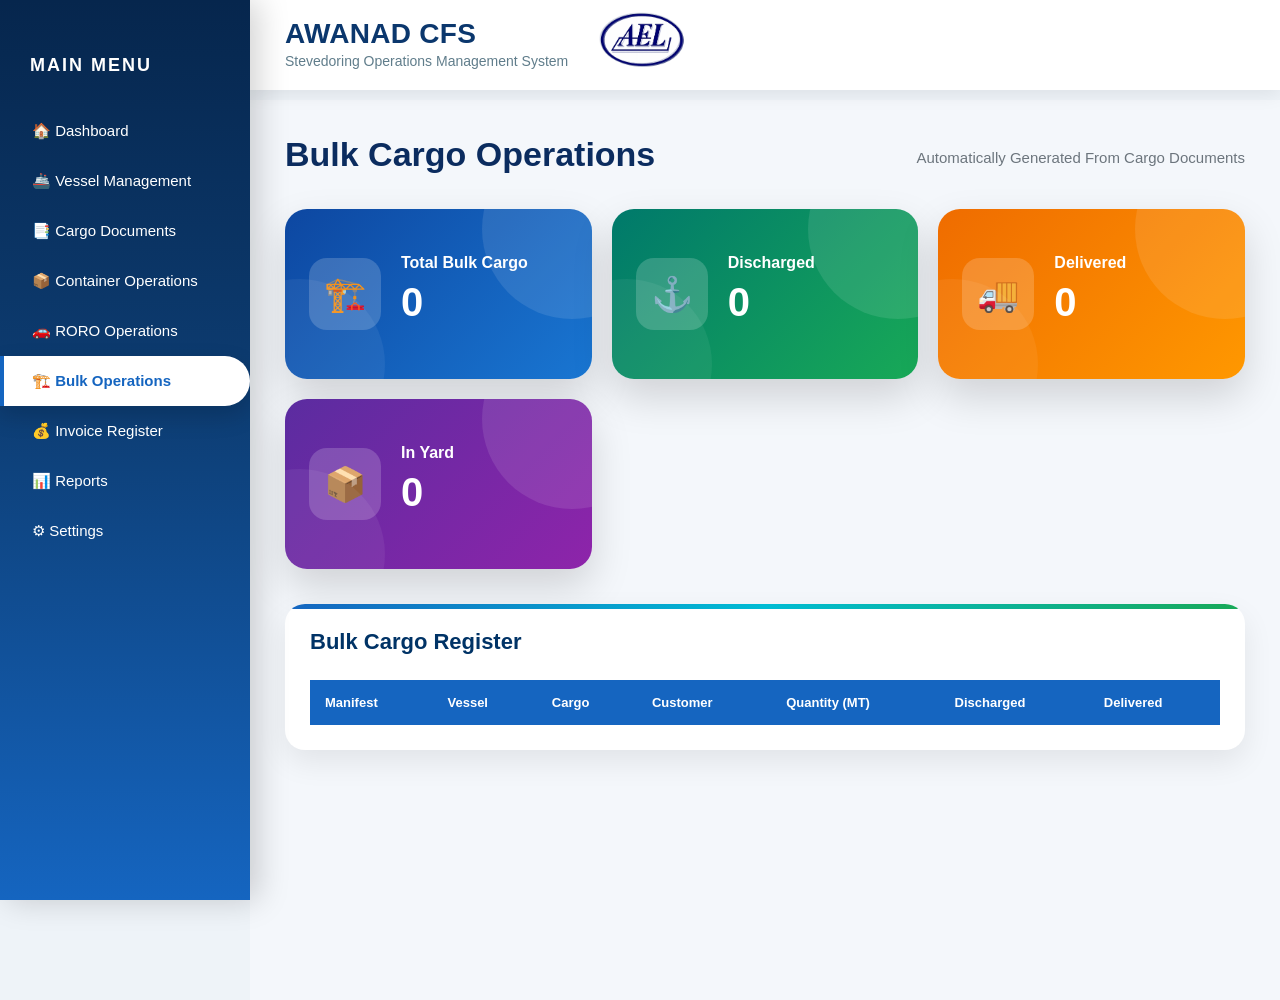
==== bulk.html @ f02cdd86 "Add bulk.html for bulk operations management" ====
<!DOCTYPE html>
<html lang="en">

<head>

<meta charset="UTF-8">
<meta name="viewport" content="width=device-width, initial-scale=1.0">

<title>AWANAD SOMS | Bulk Operations</title>

<link rel="stylesheet" href="css/style.css">

</head>

<body>

<header class="top-header">

<div class="branding">

<div class="company-info">

<h1>AWANAD CFS</h1>

<h2>Stevedoring Operations Management System</h2>

</div>

<img src="ael-logo.png" class="company-logo">

</div>

</header>

<aside class="sidebar">

<div class="menu-title">MAIN MENU</div>

<a href="dashboard.html">🏠 Dashboard</a>

<a href="vessels.html">🚢 Vessel Management</a>

<a href="cargo-documents.html">📑 Cargo Documents</a>

<a href="containers.html">📦 Container Operations</a>

<a href="roro.html">🚗 RORO Operations</a>

<a class="active" href="bulk.html">🏗️ Bulk Operations</a>

<a href="invoices.html">💰 Invoice Register</a>

<a href="reports.html">📊 Reports</a>

<a href="settings.html">⚙ Settings</a>

</aside>

<main class="main-content">

<div class="page-header">

<h2>Bulk Cargo Operations</h2>

<p>Automatically Generated From Cargo Documents</p>

</div>

<div class="cards">

<div class="card blue">

<div class="icon">🏗️</div>

<div>

<h3>Total Bulk Cargo</h3>

<h1 id="totalBulk">0</h1>

</div>

</div>

<div class="card green">

<div class="icon">⚓</div>

<div>

<h3>Discharged</h3>

<h1 id="bulkDischarged">0</h1>

</div>

</div>

<div class="card orange">

<div class="icon">🚚</div>

<div>

<h3>Delivered</h3>

<h1 id="bulkDelivered">0</h1>

</div>

</div>

<div class="card purple">

<div class="icon">📦</div>

<div>

<h3>In Yard</h3>

<h1 id="bulkYard">0</h1>

</div>

</div>

</div>

<div class="panel">

<div class="panel-header">

<h3>Bulk Cargo Register</h3>

</div>

<table>

<thead>

<tr>

<th>Manifest</th>

<th>Vessel</th>

<th>Cargo</th>

<th>Customer</th>

<th>Quantity (MT)</th>

<th>Discharged</th>

<th>Delivered</th>

</tr>

</thead>

<tbody id="bulkTable">

</tbody>

</table>

</div>

</main>

<script src="js/app.js"></script>
<script src="js/bulk.js"></script>

</body>
</html>
---- css/style.css ----
/* =======================================================
   AWANAD SOMS
   PROFESSIONAL ENTERPRISE DASHBOARD
======================================================= */

*{
margin:0;
padding:0;
box-sizing:border-box;
font-family:"Segoe UI",Tahoma,sans-serif;
}

html{
scroll-behavior:smooth;
}

body{
background:#eef3f8;
color:#1b263b;
overflow-x:hidden;
}

/* =======================================================
HEADER
======================================================= */

.top-header{

position:fixed;

top:0;

left:250px;

right:0;

height:90px;

background:#ffffff;

display:flex;

justify-content:space-between;

align-items:center;

padding:0 35px;

box-shadow:0 4px 18px rgba(0,0,0,.08);

z-index:999;

}

/* Left */

/* ===== DASHBOARD HEADER ===== */

.branding{
    display:flex;
    align-items:center;
    gap:28px;
    width:auto;
}

.company-info{
    display:flex;
    flex-direction:column;
    justify-content:center;
    order:1;
}

.company-logo{
    order:2;
    width:95px;
    height:auto;
    object-fit:contain;
    margin-left:25px;
    filter:none;
}



.company-info h2{
margin-top:3px;
font-size:13px;
font-weight:500;
color:#607d8b;
}
.company-info p{
   
}

.search{
position:relative;
display:block;
}

.search::before{
content:"🔍";
position:absolute;
left:18px;
top:50%;
transform:translateY(-50%);
font-size:18px;
color:#7d8ca3;
z-index:2;
}

.search input{
width:460px;
height:54px;
padding:0 22px 0 55px;
border:none;
border-radius:50px;
background:#ffffff;
font-size:15px;
font-weight:500;
color:#003366;
outline:none;
box-shadow:
0 12px 28px rgba(0,0,0,.08),
inset 0 0 0 2px #edf2f7;
transition:.35s;
}

.search input::placeholder{
color:#94a3b8;
}

.search input:focus{
box-shadow:
0 15px 35px rgba(21,101,192,.25),
inset 0 0 0 2px #1565C0;
transform:translateY(-2px);
}


/* Right */

.header-right{

display:flex;

align-items:center;

gap:25px;

}

.header-icons{

display:flex;

align-items:center;

gap:18px;

font-size:22px;

}

.header-icons span{

cursor:pointer;

transition:.25s;

}

.header-icons span:hover{

transform:scale(1.15);

}

.live-time{

text-align:right;

margin-right:10px;

}

#liveDate{

font-size:13px;

color:#777;

}

#liveClock{

font-size:22px;

font-weight:700;

color:#003366;

}

.user-box{

display:flex;

flex-direction:column;

align-items:flex-start;

}

.user-name{

font-size:15px;

font-weight:700;

color:#003366;

}

.user-role{

font-size:12px;

color:#888;

}
/* =======================================================
SIDEBAR
======================================================= */
.sidebar{
position:fixed;
top:0;
left:0;
width:250px;
height:100vh;
background:linear-gradient(180deg,#06264d 0%,#0d3d73 45%,#1565C0 100%);
overflow-y:auto;
box-shadow:8px 0 30px rgba(0,0,0,.18);
z-index:1000;
padding-top:25px;
}


/* Logo Space */

.sidebar::before{
content:"";
display:block;
height:0;
}
/* MENU TITLE */

.menu-title{
padding:8px 30px 12px;
font-size:24px;
font-weight:900;
letter-spacing:3px;
color:#ffffff;
text-transform:uppercase;
}

/* LINKS */

.sidebar a{

display:flex;

align-items:center;

gap:15px;

padding:16px 28px;

color:#ffffff;

text-decoration:none;

font-size:15px;

font-weight:500;

border-left:4px solid transparent;

transition:.25s;

}

.sidebar a span{

flex:1;

}

/* Hover */

.sidebar a:hover{

background:rgba(255,255,255,.10);

padding-left:34px;

border-left:4px solid #ffffff;

}

/* Active */

.sidebar a.active{

background:#ffffff;

color:#1565C0;

font-weight:700;

border-left:4px solid #1565C0;

border-radius:0 35px 35px 0;

box-shadow:0 10px 25px rgba(0,0,0,.15);

}

.sidebar a.active:hover{

padding-left:28px;

}

/* Divider */

.sidebar hr{

border:none;

height:1px;

background:rgba(255,255,255,.15);

margin:15px 25px;

}

/* Scrollbar */

.sidebar::-webkit-scrollbar{

width:7px;

}

.sidebar::-webkit-scrollbar-thumb{

background:rgba(255,255,255,.25);

border-radius:20px;

}

.sidebar::-webkit-scrollbar-track{

background:transparent;

}

/* =======================================================
MAIN CONTENT
======================================================= */

.main-content{

margin-left:250px;

margin-top:100px;

padding:35px;

min-height:100vh;

background:#f4f7fb;

}

/* PAGE HEADER */

.page-header{

display:flex;

justify-content:space-between;

align-items:center;

margin-bottom:35px;

}

.page-header h2{

font-size:34px;

font-weight:700;

color:#0b2c5f;

}

.page-header p{

margin-top:6px;

font-size:15px;

color:#6c757d;

}

/* HEADER BUTTONS */

.header-buttons{

display:flex;

gap:15px;

}

.header-btn{

background:#1565C0;

color:#fff;

border:none;

padding:12px 22px;

border-radius:10px;

font-size:14px;

font-weight:600;

cursor:pointer;

transition:.25s;

box-shadow:0 10px 20px rgba(21,101,192,.20);

}

.header-btn:hover{

background:#0D47A1;

transform:translateY(-3px);

}
/* =======================================================
DASHBOARD CARDS
======================================================= */

/* =======================================================
DASHBOARD CARDS
======================================================= */
.cards{
    display:grid;
    grid-template-columns:repeat(auto-fit,minmax(260px,1fr));
    gap:20px;
    margin-bottom:35px;
    width:100%;
}
    
.card{
    position:relative;
    overflow:hidden;

    display:flex;
    align-items:center;
    gap:20px;

    width:100%;
    min-height:170px;

    padding:24px;

    border-radius:22px;

    color:#fff;

    transition:.35s;

    box-sizing:border-box;

    box-shadow:0 18px 40px rgba(0,0,0,.15);
}

.card:hover{
    transform:translateY(-8px);
    box-shadow:0 30px 55px rgba(0,0,0,.22);
}

/* Decorative circles */

.card::before{
    content:"";
    position:absolute;
    top:-70px;
    right:-70px;
    width:180px;
    height:180px;
    background:rgba(255,255,255,.10);
    border-radius:50%;
}

.card::after{
    content:"";
    position:absolute;
    bottom:-70px;
    left:-70px;
    width:170px;
    height:170px;
    background:rgba(255,255,255,.06);
    border-radius:50%;
}

/* Colours */

.blue{
    background:linear-gradient(135deg,#0d47a1,#1976d2);
}

.green{
    background:linear-gradient(135deg,#00796b,#18a957);
}

.purple{
    background:linear-gradient(135deg,#5b2ca0,#8e24aa);
}

.orange{
    background:linear-gradient(135deg,#ef6c00,#ff9800);
}

.teal{
    background:linear-gradient(135deg,#00838f,#26c6da);
}

/* Icon */

.card .icon{
    width:72px;
    height:72px;
    border-radius:18px;
    background:rgba(255,255,255,.18);

    display:flex;
    justify-content:center;
    align-items:center;

    font-size:34px;
    flex-shrink:0;
}

/* Text */

.card h3{
    font-size:16px;
    font-weight:700;
    margin-bottom:8px;
}

.card h1{
    font-size:40px;
    font-weight:800;
    margin-bottom:10px;
}

.card p{
    font-size:13px;
}

.up{
    color:#c7ffd2;
    font-weight:700;
}

.down{
    color:#ffd2d2;
    font-weight:700;
}
/* =======================================================
TOP MINI CARDS
======================================================= */

.top-widgets{

display:grid;

grid-template-columns:repeat(3,1fr);

gap:25px;

margin-bottom:35px;

}

.mini-card{

display:flex;

align-items:center;

gap:20px;

padding:24px;

background:#fff;

border-radius:18px;

box-shadow:0 12px 28px rgba(0,0,0,.08);

transition:.3s;

}

.mini-card:hover{

transform:translateY(-5px);

box-shadow:0 18px 40px rgba(0,0,0,.14);

}

.mini-icon{

width:65px;

height:65px;

border-radius:18px;

display:flex;

justify-content:center;

align-items:center;

font-size:30px;

color:#fff;

flex-shrink:0;

}

.weather .mini-icon{
.invoice .mini-icon{
background:linear-gradient(135deg,#ef6c00,#ff9800);
}
background:linear-gradient(135deg,#ff9800,#ffc107);

}

.wallet .mini-icon{

background:linear-gradient(135deg,#18a957,#00c853);

}

.system .mini-icon{

background:linear-gradient(135deg,#1565C0,#00BCD4);

}

.mini-card h4{

font-size:14px;

color:#666;

margin-bottom:8px;

}

.mini-card h2{

font-size:28px;

font-weight:800;

color:#003366;

margin-bottom:6px;

}

.mini-card p{

font-size:13px;

color:#888;

}
/* =======================================================
DASHBOARD GRID
======================================================= */

.dashboard-grid{

display:grid;

grid-template-columns:2fr 1fr;

gap:25px;

margin-bottom:30px;

}

.analytics{

display:grid;

grid-template-columns:2fr 1fr;

gap:25px;

margin-top:30px;

}

/* =======================================================
PANELS
======================================================= */

.panel{

background:#ffffff;

border-radius:20px;

padding:25px;

box-shadow:0 12px 30px rgba(0,0,0,.08);

transition:.3s;

position:relative;

overflow:hidden;

}

.panel:hover{

transform:translateY(-5px);

box-shadow:0 20px 45px rgba(0,0,0,.14);

}

.panel::before{

content:"";

position:absolute;

top:0;

left:0;

width:100%;

height:5px;

background:linear-gradient(90deg,#1565C0,#00BCD4,#18A957);

}

.panel-header{

display:flex;

justify-content:space-between;

align-items:center;

margin-bottom:25px;

}

.panel-header h3{

font-size:22px;

font-weight:700;

color:#003366;

}

/* =======================================================
BUTTONS
======================================================= */

.action-btn{

background:#1565C0;

color:white;

border:none;

padding:10px 18px;

border-radius:10px;

font-size:14px;

font-weight:600;

cursor:pointer;

transition:.3s;

box-shadow:0 8px 18px rgba(21,101,192,.20);

}

.action-btn:hover{

background:#0D47A1;

transform:translateY(-2px);

}

/* =======================================================
TABLES
======================================================= */

table{

width:100%;

border-collapse:collapse;

}

thead{

background:#1565C0;

color:white;

}

th{

padding:15px;

text-align:left;

font-size:13px;

font-weight:600;

}

td{

padding:15px;

font-size:14px;

border-bottom:1px solid #edf2f7;

vertical-align:middle;

}

tbody tr{

transition:.25s;

}

tbody tr:hover{

background:#f5f9ff;

}

/* =======================================================
STATUS BADGES
======================================================= */

.status{

display:inline-block;

padding:6px 14px;

border-radius:30px;

font-size:12px;

font-weight:700;

background:#eceff1;

color:#455A64;

}

.blue-status{

background:#E3F2FD;

color:#1565C0;

}

.green-status{

background:#E8F5E9;

color:#18A957;

}

/* =======================================================
TAGS
======================================================= */

.tag{

display:inline-block;

padding:6px 14px;

border-radius:25px;

font-size:12px;

font-weight:700;

}

.blue-tag{

background:#E3F2FD;

color:#1565C0;

}

.orange-tag{

background:#FFF3E0;

color:#EF6C00;

}

/* =======================================================
PROGRESS BAR
======================================================= */

.progress{

width:100%;

height:8px;

background:#e5eaf2;

border-radius:30px;

overflow:hidden;

margin-bottom:6px;

}

.progress-bar{

height:100%;

background:linear-gradient(90deg,#1565C0,#42A5F5);

border-radius:30px;

transition:width .5s;

}

.progress-bar.green{

background:linear-gradient(90deg,#18A957,#66BB6A);

}

/* =======================================================
CHART
======================================================= */

canvas{

width:100%!important;

height:340px!important;

}
/* =======================================================
LIVE ACTIVITY FEED
======================================================= */

.live-badge{

background:#18A957;

color:#fff;

padding:6px 14px;

border-radius:30px;

font-size:11px;

font-weight:700;

letter-spacing:1px;

animation:pulse 1.6s infinite;

}

@keyframes pulse{

0%{transform:scale(1);opacity:1;}

50%{transform:scale(1.08);opacity:.7;}

100%{transform:scale(1);opacity:1;}

}

.activity-feed{

display:flex;

flex-direction:column;

gap:18px;

}

.activity-item{

display:flex;

gap:16px;

align-items:flex-start;

padding:15px;

border-radius:14px;

background:#fafbfd;

transition:.3s;

}

.activity-item:hover{

background:#eef5ff;

transform:translateX(6px);

}

.activity-icon{

width:48px;

height:48px;

border-radius:50%;

display:flex;

justify-content:center;

align-items:center;

font-size:20px;

color:#fff;

flex-shrink:0;

}

.success{background:#18A957;}

.ship{background:#1565C0;}

.container{background:#FB8C00;}

.document{background:#8E24AA;}

.money{background:#00ACC1;}

.activity-item h4{

font-size:15px;

margin-bottom:4px;

color:#003366;

}

.activity-item p{

font-size:13px;

color:#666;

margin-bottom:4px;

}

.activity-item small{

font-size:11px;

color:#999;

}

/* =======================================================
SCROLLBAR
======================================================= */

::-webkit-scrollbar{

width:10px;

}

::-webkit-scrollbar-track{

background:#edf2f8;

}

::-webkit-scrollbar-thumb{

background:#1565C0;

border-radius:30px;

}

::-webkit-scrollbar-thumb:hover{

background:#0D47A1;

}

/* =======================================================
FADE ANIMATION
======================================================= */

.card,

.panel,

.mini-card{

animation:fadeUp .6s ease;

}

@keyframes fadeUp{

from{

opacity:0;

transform:translateY(20px);

}

to{

opacity:1;

transform:translateY(0);

}

}

/* =======================================================
RESPONSIVE
======================================================= */

@media(max-width:1200px){

.cards{
grid-template-columns:repeat(3,1fr);
}

}

.top-widgets{

grid-template-columns:1fr;

}

.dashboard-grid,

.analytics{

grid-template-columns:1fr;

}

.search input{

width:260px;

}

}

@media(max-width:768px){

.top-header{

left:80px;

padding:15px;

height:auto;

flex-wrap:wrap;

gap:15px;

}

.sidebar{

width:80px;

}

.sidebar span,

.menu-title{

display:none;

}

.main-content{

margin-left:80px;

padding:20px;

}



.company-info h2,

.company-info p{

display:none;

}

.company-logo{

width:60px;

height:60px;

}

.cards{

grid-template-columns:1fr;

}

.header-buttons{

display:none;

}



.header-right{

width:100%;

justify-content:flex-end;

}

.dashboard-grid,

.analytics{

grid-template-columns:1fr;

}

.top-widgets{

grid-template-columns:1fr;

}

.panel{

padding:18px;

}

}

@media(max-width:480px){

.main-content{

padding:15px;

}

.card{

flex-direction:column;

align-items:flex-start;

}

.card h1{

font-size:34px;

}

.mini-card{

flex-direction:column;

align-items:flex-start;

}

/* ===== HEADER BRANDING ===== */

.branding{
    display:flex;
    align-items:center;
    gap:18px;
}

.company-logo{
    width:140px;
    height:auto;
    object-fit:contain;
    flex-shrink:0;
}

.company-info{
    display:flex;
    flex-direction:column;
    justify-content:center;
}



.company-info h2{
    margin-top:4px;
    font-size:15px;
    font-weight:500;
    color:#607d8b;
    line-height:1.2;
    max-width:260px;
}

.company-info p{
    display:none;
}
}
/* ===== MAIN MENU ===== */

.menu-title{
    font-size:24px;
    font-weight:900;
    letter-spacing:3px;
    color:#ffffff;
    padding:28px 30px 24px;
    text-transform:uppercase;
}

/* =======================================================
END OF FILE
======================================================= */
/* ==========================================
   LOGIN PAGE
========================================== */

.login-card{
    width:480px;
    background:#ffffff;
    border-radius:24px;
    padding:45px 40px;
    text-align:center;
    box-shadow:0 25px 60px rgba(0,0,0,.25);
}
.login-container{
    width:100%;
    display:flex;
    justify-content:center;
    align-items:center;
    padding:20px;
}

.login-card{
    width:430px;
    background:#ffffff;
    border-radius:24px;
    padding:45px 40px;
    text-align:center;
    box-shadow:0 25px 60px rgba(0,0,0,.25);
}
.login-logo{
    width:320px;
    height:auto;
    display:block;
    margin:0 auto 20px;
    object-fit:contain;
}


.login-card h1{
    font-size:34px;
    font-weight:800;
    color:#0b376d;
    margin-bottom:6px;
}

.login-card p{
    font-size:15px;
    color:#607d8b;
    margin-bottom:30px;
    line-height:1.4;
}

.login-card input{
    width:100%;
    padding:15px 18px;
    margin-bottom:18px;
    border:2px solid #dce6f1;
    border-radius:12px;
    font-size:15px;
    background:#f8fbff;
    outline:none;
    transition:.3s;
}

.login-card input:focus{
    border-color:#1565C0;
    background:#ffffff;
    box-shadow:0 0 0 4px rgba(21,101,192,.15);
}

.login-card button{
    width:100%;
    padding:15px;
    border:none;
    border-radius:12px;
    background:#1565C0;
    color:#ffffff;
    font-size:16px;
    font-weight:700;
    cursor:pointer;
    transition:.3s;
}

.login-card button:hover{
    background:#0d47a1;
}

.login-footer{
    margin-top:22px;
    font-size:13px;
    color:#7d8794;
}
/* ===== FORCE LOGIN LOGO SIZE ===== */

.login-card .login-logo{
    width:320px !important;
    max-width:100% !important;
    height:auto !important;
    display:block !important;
    margin:0 auto 25px !important;
}
/*===============================
AWANAD HEADER FINAL LAYOUT
================================*/

.top-header{
display:flex;
align-items:center;
justify-content:space-between;
padding:0 35px;
}

.branding{
display:flex;
align-items:center;
justify-content:flex-start;
width:auto;
}

.company-info{
display:flex;
flex-direction:column;
justify-content:center;
}



.company-info h2{
margin-top:8px;
font-size:18px;
font-weight:600;
color:#1565C0;
}

.company-info p{
display:none;
}

.header-center-logo{
display:flex;
align-items:center;
justify-content:center;
margin:0 35px;
}

.company-logo{
width:90px;
height:auto;
object-fit:contain;
margin:0;
padding:0;
filter:none;
}

.menu-title{
font-size:18px;
font-weight:900;
letter-spacing:2px;
color:#ffffff;
padding:30px;
text-transform:uppercase;
}
/* ==========================================
   LOGIN PAGE
========================================== */

body.login-page{

background:linear-gradient(135deg,#003b73,#005792,#0b6fb8,#0077b6);

background-size:400% 400%;

animation:seaGradient 15s ease infinite;

display:flex;

justify-content:center;

align-items:center;

height:100vh;

margin:0;

overflow:hidden;

}

@keyframes seaGradient{

0%{background-position:0% 50%;}

50%{background-position:100% 50%;}

100%{background-position:0% 50%;}

}

.login-card{

background:#ffffff;

width:420px;

padding:45px;

border-radius:22px;

box-shadow:0 25px 60px rgba(0,0,0,.35);

text-align:center;

}
/* ===== COMPANY HEADER ===== */

.company-info h1{
margin:0;
font-size:28px;
font-weight:800;
color:#0b376d;
line-height:1;
letter-spacing:.3px;
}

.company-info h2{
margin-top:4px;
font-size:14px;
font-weight:500;
color:#607d8b;
line-height:1.3;
}
.teal{
background:linear-gradient(135deg,#00838f,#26c6da);
}
/* =======================================================
END OF FILE
======================================================= */
.trend{
    margin-top:10px;
    display:flex;
    align-items:center;
    gap:8px;
    font-size:14px;
    font-weight:700;
}

.trend.up{
    color:#00e676;
}

.trend.down{
    color:#ff5252;
}

.trend.flat{
    color:#ffffff;
}
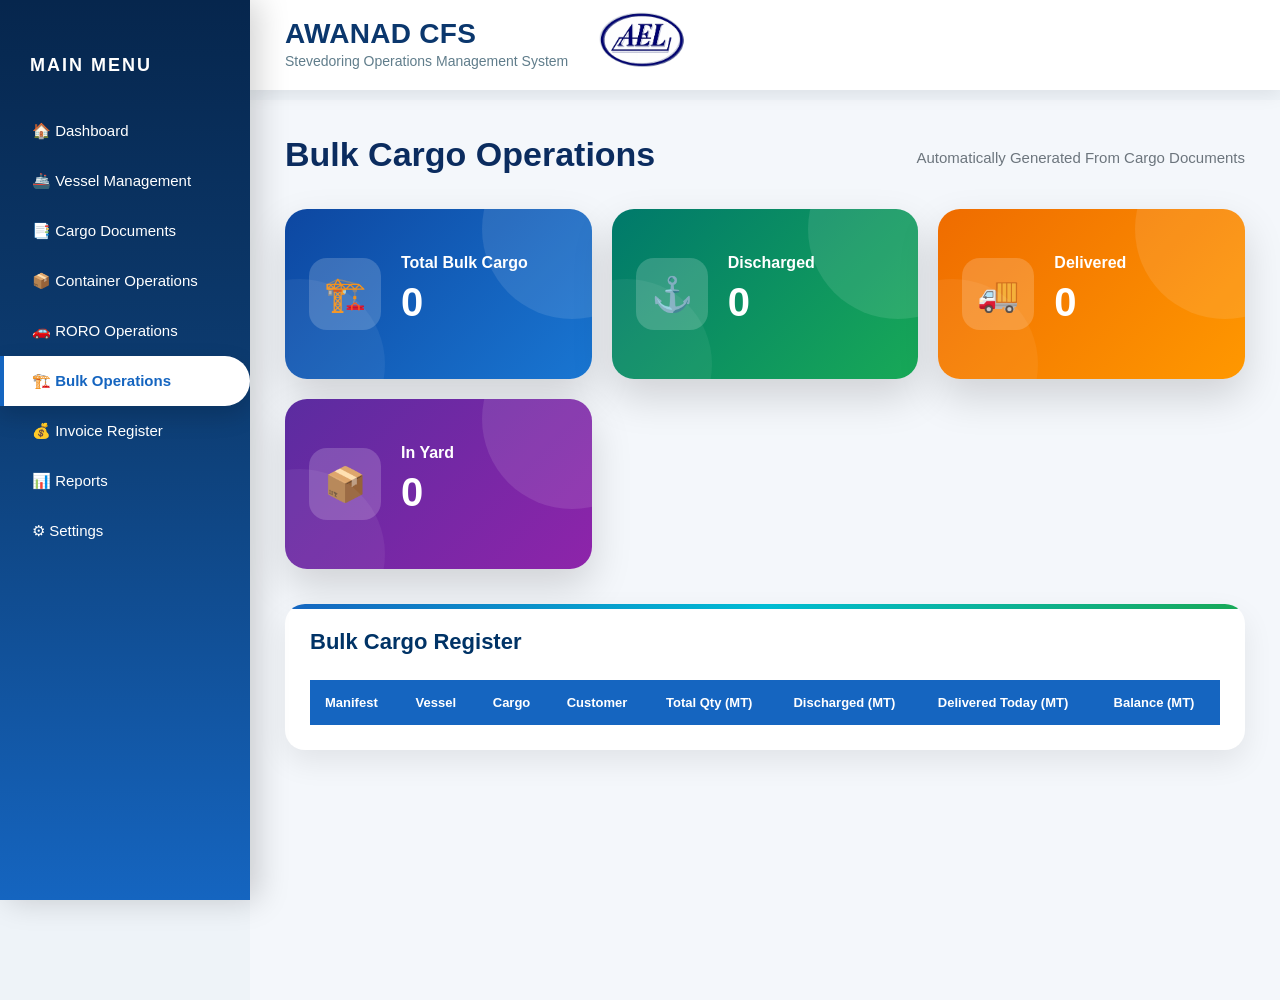
==== commit 3a2c93cf: "Update table headers in bulk.html for clarity" ====
--- a/bulk.html
+++ b/bulk.html
@@ -148,12 +148,13 @@
 
 <th>Customer</th>
 
-<th>Quantity (MT)</th>
+<th>Total Qty (MT)</th>
 
-<th>Discharged</th>
+<th>Discharged (MT)</th>
 
-<th>Delivered</th>
+<th>Delivered Today (MT)</th>
 
+<th>Balance (MT)</th>
 </tr>
 
 </thead>
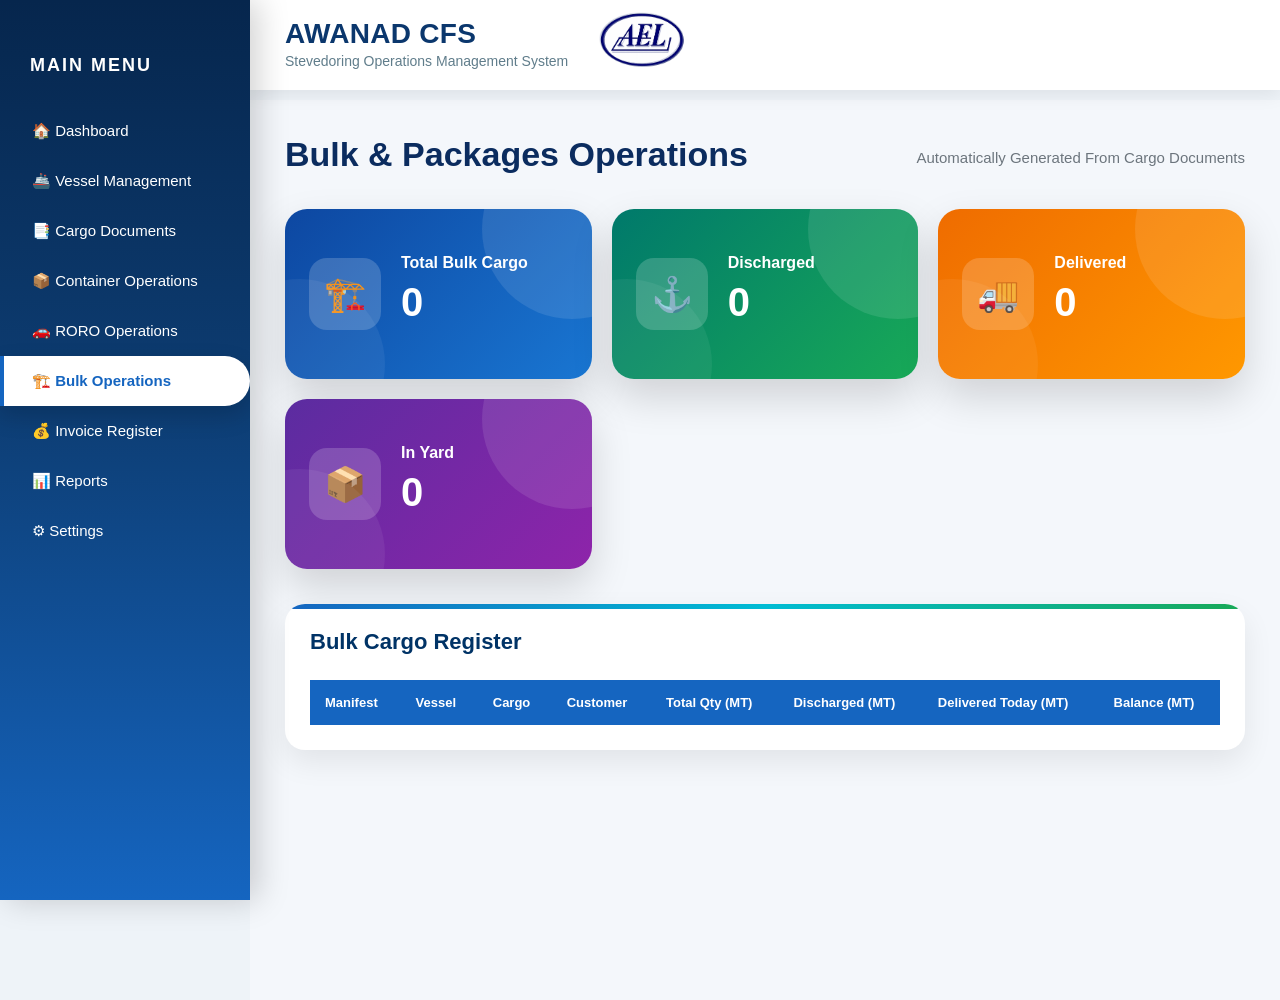
==== commit 086e9f28: "Update bulk.html" ====
--- a/bulk.html
+++ b/bulk.html
@@ -60,7 +60,7 @@
 
 <div class="page-header">
 
-<h2>Bulk Cargo Operations</h2>
+<h2>Bulk & Packages Operations</h2>
 
 <p>Automatically Generated From Cargo Documents</p>
 
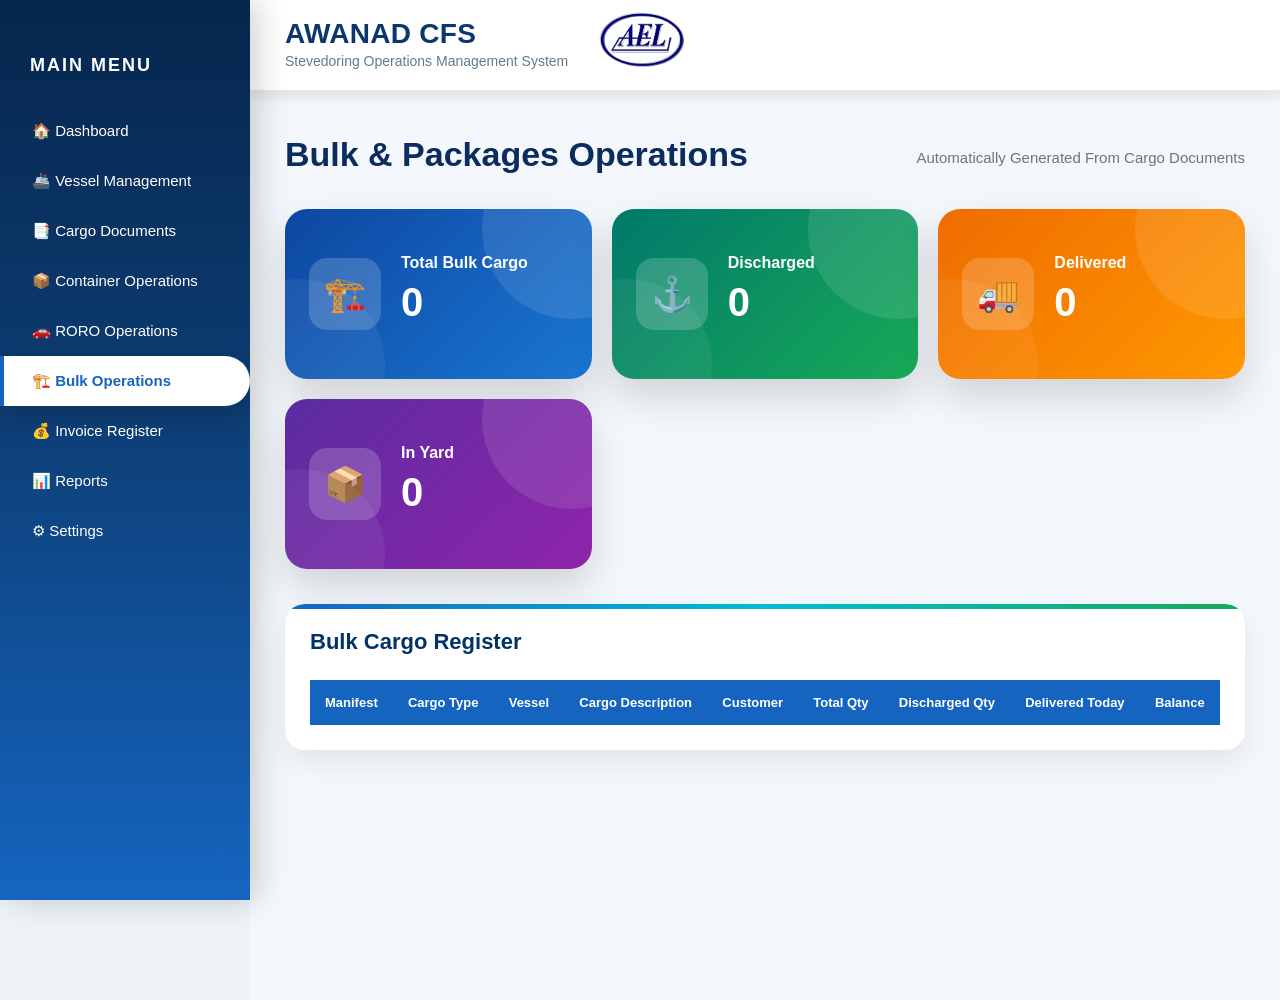
==== commit 89831a64: "Update table headers in bulk.html" ====
--- a/bulk.html
+++ b/bulk.html
@@ -141,20 +141,14 @@
 <tr>
 
 <th>Manifest</th>
-
+<th>Cargo Type</th>
 <th>Vessel</th>
-
-<th>Cargo</th>
-
+<th>Cargo Description</th>
 <th>Customer</th>
-
-<th>Total Qty (MT)</th>
-
-<th>Discharged (MT)</th>
-
-<th>Delivered Today (MT)</th>
-
-<th>Balance (MT)</th>
+<th>Total Qty</th>
+<th>Discharged Qty</th>
+<th>Delivered Today</th>
+<th>Balance</th>
 </tr>
 
 </thead>
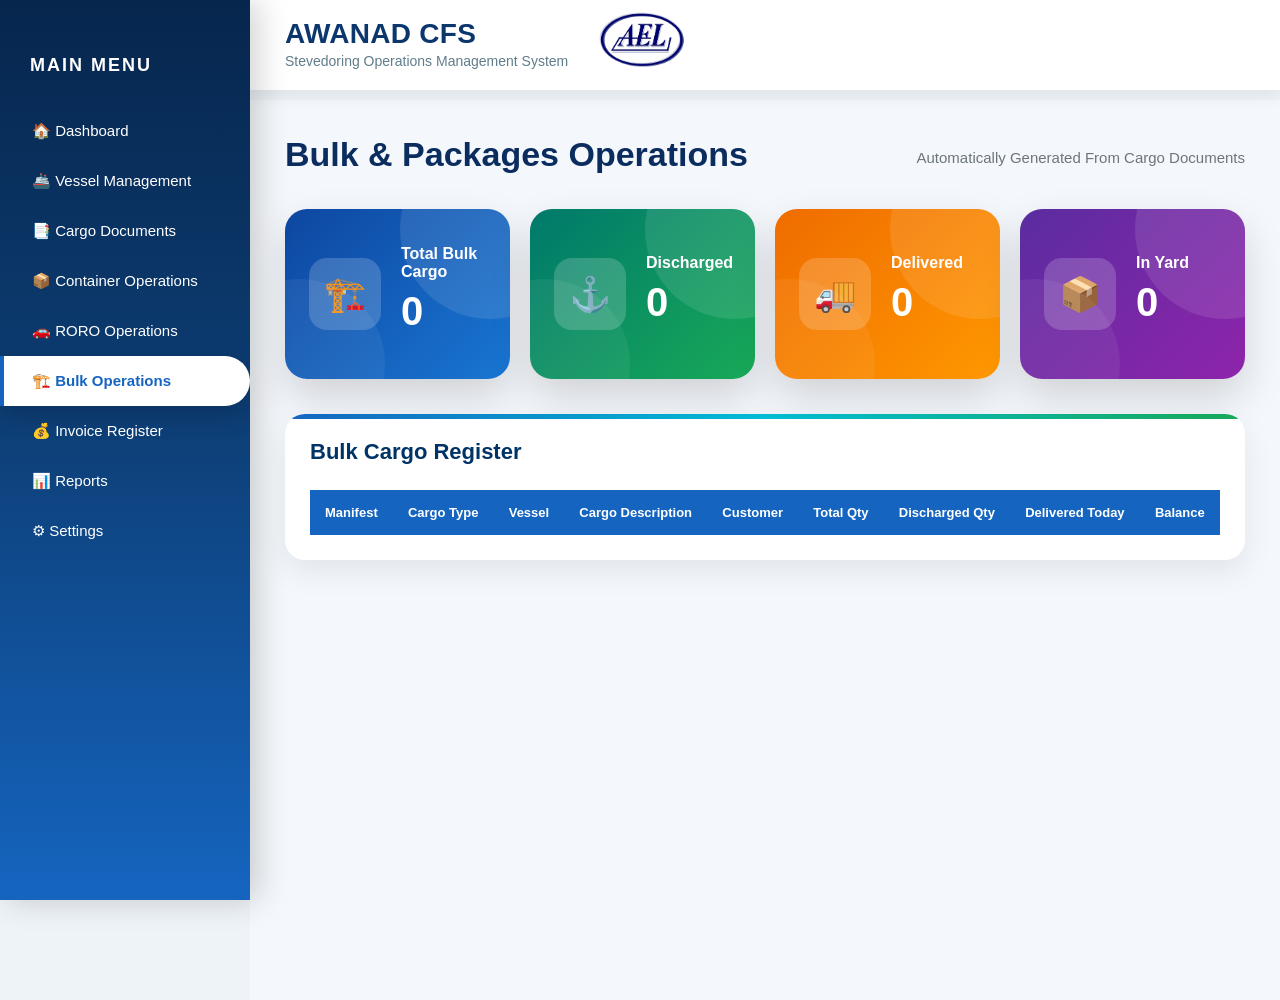
==== commit ba0d0935: "Add auth.js script to bulk.html" ====
--- a/bulk.html
+++ b/bulk.html
@@ -165,6 +165,6 @@
 
 <script src="js/app.js"></script>
 <script src="js/bulk.js"></script>
-
+<script src="js/auth.js"></script>
 </body>
 </html>
--- a/css/style.css
+++ b/css/style.css
@@ -467,11 +467,12 @@
 DASHBOARD CARDS
 ======================================================= */
 .cards{
-    display:grid;
-    grid-template-columns:repeat(auto-fit,minmax(260px,1fr));
-    gap:20px;
-    margin-bottom:35px;
-    width:100%;
+display:grid;
+grid-template-columns:repeat(4,1fr);
+gap:20px;
+margin-bottom:35px;
+width:100%;
+align-items:start;
 }
     
 .card{
@@ -1218,9 +1219,9 @@
 
 @media(max-width:1200px){
 
-.cards{
-grid-template-columns:repeat(3,1fr);
-}
+    .cards{
+        grid-template-columns:repeat(3,1fr);
+    }
 
 }
 
@@ -1682,3 +1683,147 @@
 .trend.flat{
     color:#ffffff;
 }
+.search-bar{
+
+    width:100%;
+    display:flex;
+    justify-content:flex-end;
+    margin:15px 0;
+
+}
+
+.search-bar input{
+
+    width:420px;
+    padding:12px 18px;
+
+    border:1px solid #cfd8dc;
+
+    border-radius:8px;
+
+    font-size:15px;
+
+    transition:.3s;
+
+    outline:none;
+
+}
+
+.search-bar input:focus{
+
+    border-color:#1565C0;
+
+    box-shadow:0 0 8px rgba(21,101,192,.25);
+
+}
+/* ==========================================
+   FINANCE DASHBOARD CARDS
+========================================== */
+
+.finance-card {
+    min-height: 170px !important;
+    height: 170px !important;
+    max-height: 170px !important;
+    padding: 20px !important;
+    align-self: start !important;
+    box-sizing: border-box;
+}
+
+.finance-card h3 {
+    font-size: 16px;
+    margin-bottom: 6px;
+}
+
+.finance-card h1 {
+    font-size: 30px;
+    margin: 4px 0;
+}
+
+.finance-card p {
+    font-size: 13px;
+    margin: 4px 0;
+}
+
+.finance-card small {
+    font-size: 12px;
+}
+/* ==========================================
+   FINANCE CARDS - NORMAL SIZE
+========================================== */
+
+.finance-card {
+    height: 180px !important;
+    min-height: 180px !important;
+    max-height: 180px !important;
+    align-self: start !important;
+    box-sizing: border-box;
+    padding: 20px !important;
+}
+
+.finance-card h3 {
+    font-size: 16px;
+    margin-bottom: 8px;
+}
+
+.finance-card h1 {
+    font-size: 30px;
+    margin: 4px 0;
+}
+
+.finance-card p {
+    font-size: 14px;
+    margin: 5px 0;
+}
+
+.finance-card small {
+    font-size: 12px;
+}
+/* ==========================================
+   INVOICE FINANCE CARDS
+========================================== */
+
+.finance-card{
+    min-height:170px !important;
+    height:170px !important;
+    padding:24px !important;
+    align-self:start !important;
+}
+
+.finance-card h3{
+    font-size:16px;
+    margin-bottom:8px;
+}
+
+.finance-card h1{
+    font-size:40px;
+    margin-bottom:8px;
+}
+
+.finance-card p{
+    font-size:13px;
+    margin:4px 0;
+}
+
+.finance-card small{
+    font-size:12px;
+}
+.finance-card {
+    min-height: 170px !important;
+    height: 170px !important;
+    padding: 24px !important;
+}
+
+.finance-card h1 {
+    font-size: 30px;
+    margin: 4px 0 8px;
+}
+
+.finance-card h3 {
+    font-size: 16px;
+    margin-bottom: 6px;
+}
+
+.finance-card p {
+    font-size: 13px;
+    margin: 4px 0;
+}
